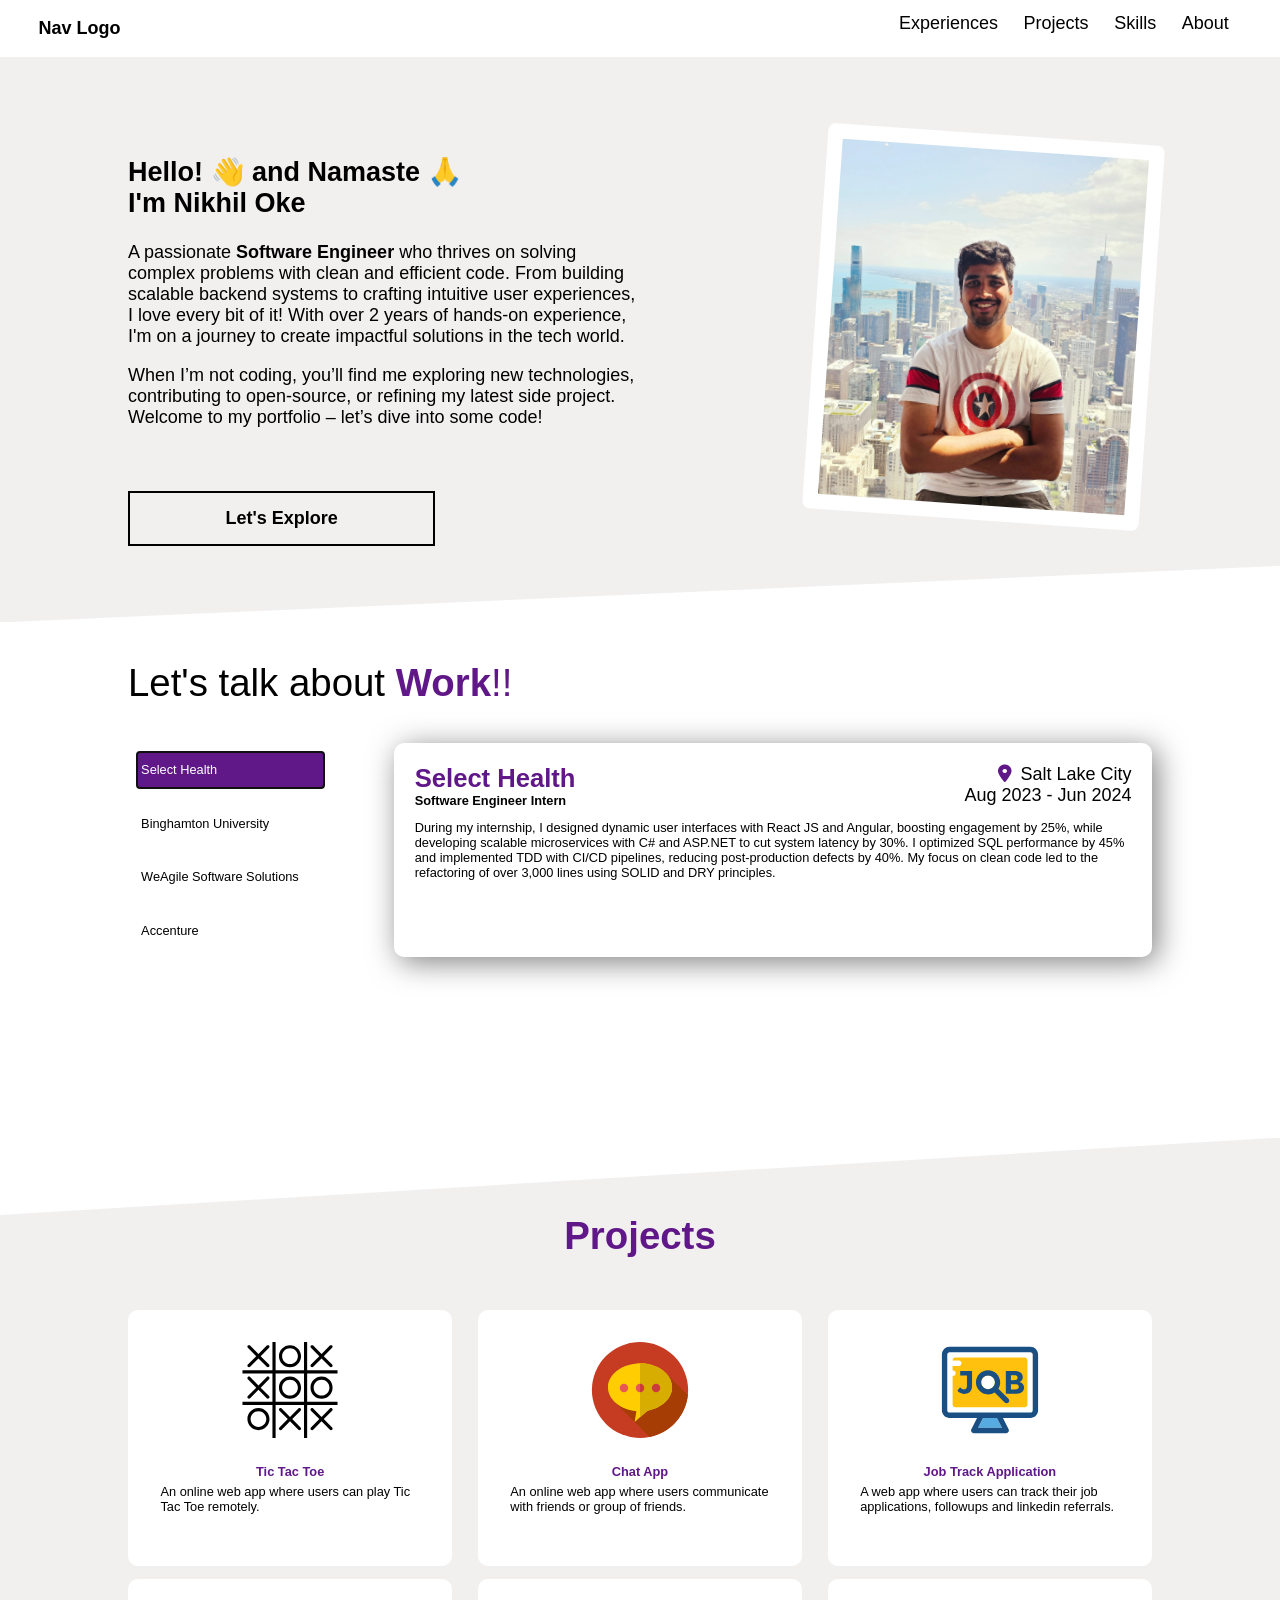
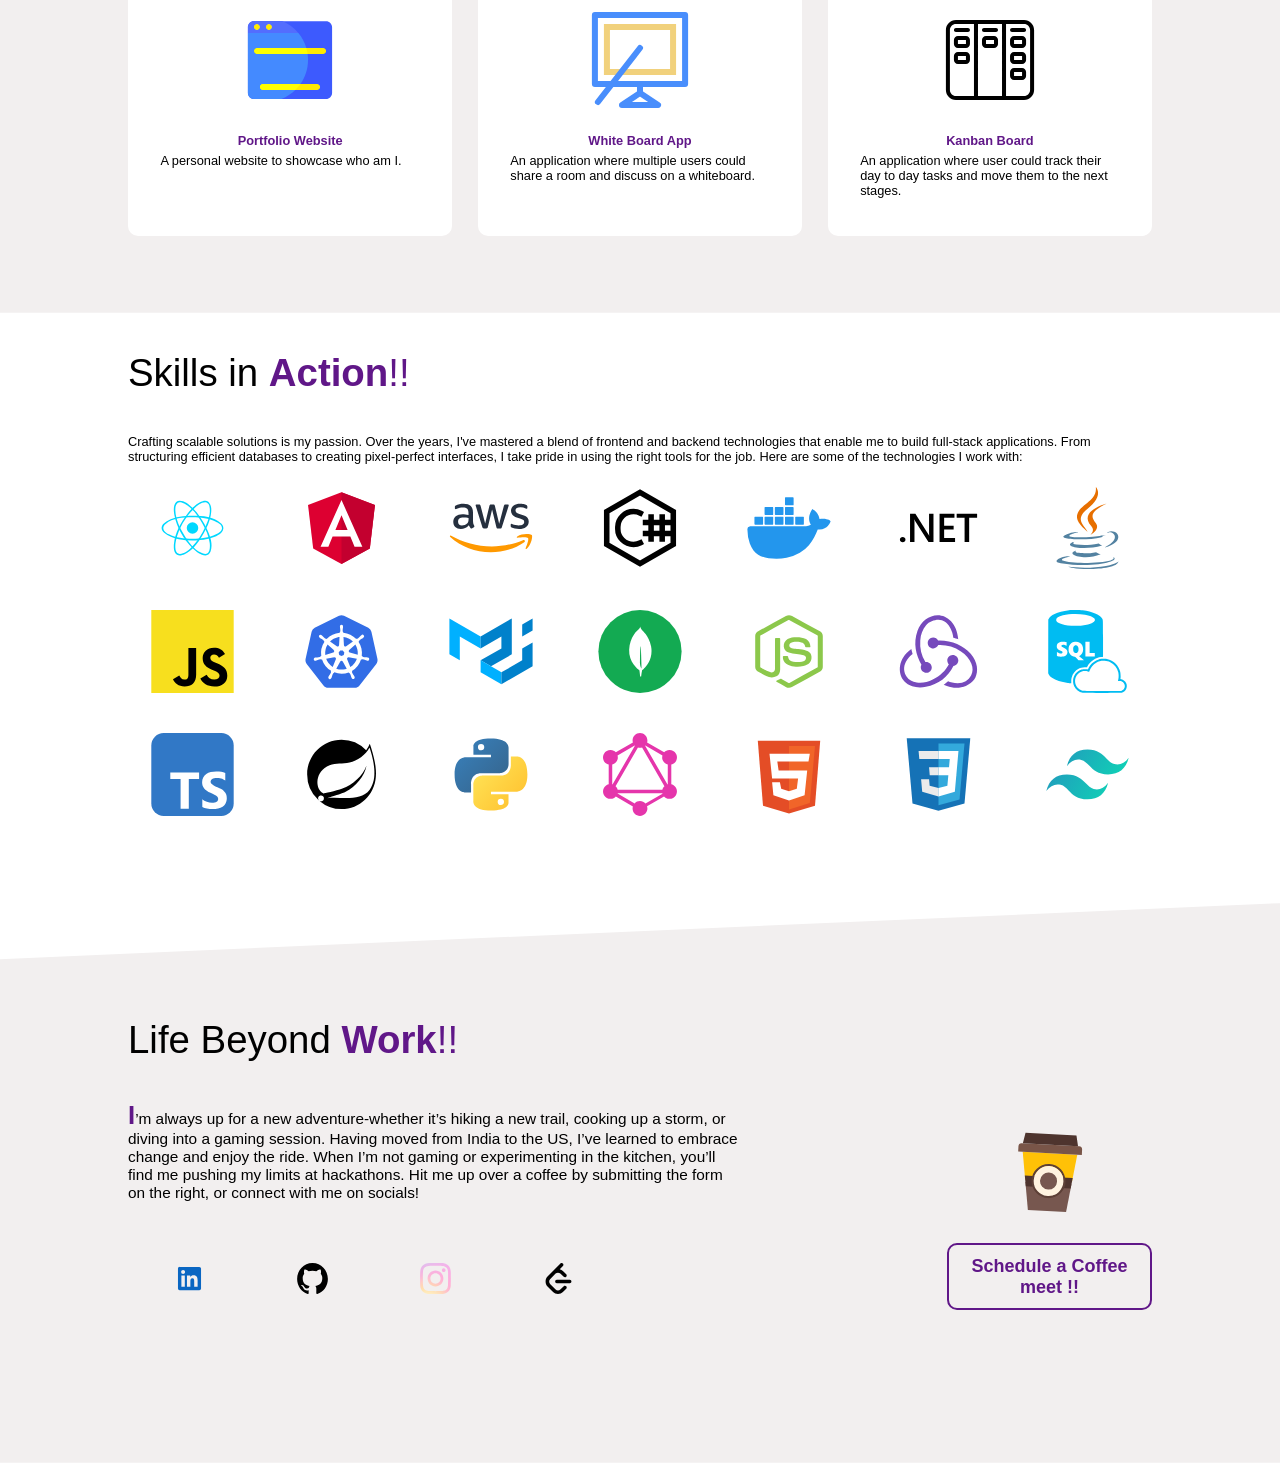
==== index.html @ fd56d3e1 "portfolio-v2" ====
<html>
  <head>
    <title>Nikhil Oke</title>
    <meta charset="UTF-8" />
    <meta name="viewport" content="width=device-width, initial-scale=1.0" />
    <meta
      name="description"
      content="Nikhil Oke, Software Engineer experienced in full stack web development across various tech stacks"
    />
    <link rel="stylesheet" href="portfolio.css" />
    <link
      rel="stylesheet"
      href="https://cdnjs.cloudflare.com/ajax/libs/font-awesome/6.0.0-beta3/css/all.min.css"
    />
  </head>
  <body>
    <div class="navigation-bar">
      <div class="nav-logo">
        <p>Nav Logo</p>
      </div>
      <div class="nav-links">
        <a class="nav-tab" href="#experience">Experiences</a>
        <a class="nav-tab" href="#projects">Projects</a>
        <a class="nav-tab" href="#skills">Skills</a>
        <a class="nav-tab" href="#about">About</a>
      </div>
    </div>
    <section class="landing" id="landing">
      <div class="landing-pane">
        <div class="intro">
          <h1>
            Hello! 👋 and Namaste 🙏 <br />
            I'm Nikhil Oke
          </h1>
          <p>
            A passionate <strong>Software Engineer</strong> who thrives on
            solving complex problems with clean and efficient code. From
            building scalable backend systems to crafting intuitive user
            experiences, I love every bit of it! With over 2 years of hands-on
            experience, I'm on a journey to create impactful solutions in the
            tech world.
          </p>
          <p>
            When I’m not coding, you’ll find me exploring new technologies,
            contributing to open-source, or refining my latest side project.
            Welcome to my portfolio – let’s dive into some code!
          </p>

          <button class="explore">Let's Explore</button>
        </div>
        <img class="img" src="./assets/portfolio_img.jpg" />
      </div>
    </section>
    <section class="experience" id="experience">
      <p class="sec-heading">
        Let's talk about
        <span class="head-color"> <strong>Work</strong>!!</span>
      </p>
      <div class="experience-flex">
        <div class="exp-tabs" id="exp-tabs">
          <button class="exp-tab" onClick="showCompany(0)" id="sel-button">
            Select Health
          </button>
          <button class="exp-tab" onClick="showCompany(1)" id="bing-button">
            Binghamton University
          </button>
          <button class="exp-tab" onClick="showCompany(2)" id="weag-button">
            WeAgile Software Solutions
          </button>
          <button class="exp-tab" onClick="showCompany(3)" id="acc-button">
            Accenture
          </button>
        </div>
        <div class="show-exp .active" id="show-exp">
          <div class="exp">
            <div>
              <div class="comp-name" id="compName"></div>
              <div class="position" id="pos"></div>
            </div>
            <div class="info">
              <div>
                <i
                  class="fas fa-map-marker-alt"
                  style="color: var(--hover-color); margin-right: 2%"
                ></i>
                <span class="location" id="location"></span>
              </div>
              <div class="duration" id="date"></div>
            </div>
          </div>
          <p class="desc" id="desc"></p>
        </div>
      </div>
    </section>
    <section class="projects" id="projects">
      <div
        class="sec-heading"
        style="color: var(--hover-color); text-align: center"
      >
        <strong>Projects</strong>
      </div>
      <div class="grid-container" id="grid-container">
        <div class="grid-item">
          <img src="./assets/tic-tac-toe.svg" class="prj-img" />
          <div class="prj-info">
            <div class="prj-title">Tic Tac Toe</div>
            <div class="prj-desc">
              An online web app where users can play Tic Tac Toe remotely.
            </div>
          </div>
        </div>
        <div class="grid-item">
          <img src="./assets/chat.svg" class="prj-img" />
          <div class="prj-info">
            <div class="prj-title">Chat App</div>
            <div class="prj-desc">
              An online web app where users communicate with friends or group of
              friends.
            </div>
          </div>
        </div>
        <div class="grid-item">
          <img src="./assets/job-search-svgrepo-com.svg" class="prj-img" />
          <div class="prj-info">
            <div class="prj-title">Job Track Application</div>
            <div class="prj-desc">
              A web app where users can track their job applications, followups
              and linkedin referrals.
            </div>
          </div>
        </div>
        <div class="grid-item">
          <img src="./assets/web-page-svgrepo-com.svg" class="prj-img" />
          <div class="prj-info">
            <div class="prj-title">Portfolio Website</div>
            <div class="prj-desc">A personal website to showcase who am I.</div>
          </div>
        </div>
        <div class="grid-item">
          <img src="./assets/whiteboard-svgrepo-com.svg" class="prj-img" />
          <div class="prj-info">
            <div class="prj-title">White Board App</div>
            <div class="prj-desc">
              An application where multiple users could share a room and discuss
              on a whiteboard.
            </div>
          </div>
        </div>
        <div class="grid-item">
          <img src="./assets/kanban-board-svgrepo-com.svg" class="prj-img" />
          <div class="prj-info">
            <div class="prj-title">Kanban Board</div>
            <div class="prj-desc">
              An application where user could track their day to day tasks and
              move them to the next stages.
            </div>
          </div>
        </div>
      </div>
    </section>
    <section class="skills" id="skills">
      <p class="sec-heading">
        Skills in
        <span class="head-color"> <strong>Action</strong>!!</span>
      </p>
      <p class="skills-description">
        Crafting scalable solutions is my passion. Over the years, I've mastered
        a blend of frontend and backend technologies that enable me to build
        full-stack applications. From structuring efficient databases to
        creating pixel-perfect interfaces, I take pride in using the right tools
        for the job. Here are some of the technologies I work with:
      </p>
      <div class="skills-grid">
        <img
          src="./assets//skills/react-javascript-js-framework-facebook-svgrepo-com.svg"
          height="80%"
          width="80%"
        />
        <img
          src="./assets//skills/angular-svgrepo-com.svg"
          height="80%"
          width="80%"
        />
        <img
          src="./assets//skills/aws-svgrepo-com.svg"
          height="80%"
          width="80%"
        />
        <img
          src="./assets//skills/c-sharp-svgrepo-com.svg"
          height="80%"
          width="80%"
        />
        <img
          src="./assets//skills/docker-svgrepo-com.svg"
          height="80%"
          width="80%"
        />
        <img
          src="./assets//skills/dotnet-svgrepo-com.svg"
          height="80%"
          width="80%"
        />
        <img
          src="./assets//skills/java-svgrepo-com.svg"
          height="80%"
          width="80%"
        />
        <img
          src="./assets//skills/javascript-svgrepo-com.svg"
          height="80%"
          width="80%"
        />
        <img
          src="./assets//skills/kubernetes-svgrepo-com.svg"
          height="80%"
          width="80%"
        />
        <img
          src="./assets//skills/material-ui-svgrepo-com.svg"
          height="80%"
          width="80%"
        />
        <img
          src="./assets//skills/mongodb-svgrepo-com.svg"
          height="80%"
          width="80%"
        />
        <img
          src="./assets//skills/node-js-svgrepo-com.svg"
          height="80%"
          width="80%"
        />
        <img
          src="./assets//skills/redux-svgrepo-com.svg"
          height="80%"
          width="80%"
        />
        <img
          src="./assets//skills/sql-database-sql-azure-svgrepo-com.svg"
          height="80%"
          width="80%"
        />
        <img
          src="./assets//skills/typescript-svgrepo-com.svg"
          height="80%"
          width="80%"
        />
        <img
          src="./assets//skills/spring-boot-svgrepo-com.svg"
          height="80%"
          width="80%"
        />
        <img
          src="./assets//skills/python-svgrepo-com.svg"
          height="80%"
          width="80%"
        />
        <img
          src="./assets//skills/graphql-svgrepo-com.svg"
          height="80%"
          width="80%"
        />
        <img
          src="./assets//skills/html-5-svgrepo-com.svg"
          height="80%"
          width="80%"
        />
        <img
          src="./assets//skills/css-svgrepo-com.svg"
          height="80%"
          width="80%"
        />
        <img
          src="./assets//skills/tailwindcss-icon-svgrepo-com.svg"
          height="80%"
          width="80%"
        />
      </div>
    </section>
    <section class="life" id="about">
      <div>
        <p class="sec-heading">
          Life Beyond
          <span class="head-color"> <strong>Work</strong>!!</span>
        </p>
      </div>
      <div class="about-sec">
        <div class="about">
          <div class="about-desc">
            <span style="font-size: 2vw; color: var(--hover-color)"
              ><strong>I</strong></span
            >’m always up for a new adventure-whether it’s hiking a new trail,
            cooking up a storm, or diving into a gaming session. Having moved
            from India to the US, I’ve learned to embrace change and enjoy the
            ride. When I’m not gaming or experimenting in the kitchen, you’ll
            find me pushing my limits at hackathons. Hit me up over a coffee by
            submitting the form on the right, or connect with me on socials!
          </div>
          <div class="socials">
            <img
              src="./assets/socials/linkedin-svgrepo-com.svg"
              height="50%"
              width="50%"
              onClick="openTab('https://www.linkedin.com/in/nikhil-oke/')"
            />
            <img
              src="/assets/socials/github-142-svgrepo-com.svg"
              height="50%"
              width="50%"
              onclick="openTab('https://github.com/NikhilRajivOke')"
            />
            <img
              src="/assets/socials/instagram-color-svgrepo-com.svg"
              height="50%"
              width="50%"
              onClick="openTab('https://www.instagram.com/_monuu_1997/')"
            />
            <img
              src="/assets/socials/leetcode-svgrepo-com.svg"
              height="50%"
              width="50%"
              onclick="openTab('https://leetcode.com/u/NikhilOke/')"
            />
          </div>
        </div>
        <div class="coffee-form">
          <img
            src="./assets/coffee-to-go-svgrepo-com.svg"
            height="50%"
            width="50%"
          />
          <button
            class="book-coffee"
            onClick="openTab('https://calendly.com/nikhiloke97/meeting-with-nikhil')"
          >
            Schedule a Coffee meet !!
          </button>
        </div>
      </div>
    </section>
    <script src="portfolio.js"></script>
    <script>
      window.onload = function () {
        document.getElementById("sel-button").click();
        document.getElementById("sel-button").focus();
      };

      document.addEventListener("DOMContentLoaded", function () {
        const observer = new IntersectionObserver((entries) => {
          entries.forEach((entry) => {
            if (entry.isIntersecting) {
              entry.target.classList.add("active");
            }
          });
        });
        const experienceTabs = document.getElementById("exp-tabs");
        observer.observe(experienceTabs);
        observer.observe(document.getElementById("show-exp"));
        observer.observe(document.getElementById("grid-container"));
      });
    </script>
  </body>
</html>
---- portfolio.css ----
:root {
  --background-color: white;
  --background-color-alt: rgb(242, 239, 239);
  --hover-color: rgb(96, 23, 136);
  --text-color: black;
}

html {
  scroll-behavior: smooth;
}

@keyframes fadeIn {
  0% {
    opacity: 0;
  }
  100% {
    opacity: 100%;
  }
}

@keyframes slideInFromLeft {
  0% {
    transform: translateX(-100%);
    opacity: 0;
  }
  100% {
    transform: translateX(0);
    opacity: 1;
  }
}

@keyframes slideInFromRight {
  0% {
    transform: translateX(+100%);
    opacity: 0;
  }
  100% {
    transform: translateX(0);
    opacity: 1;
  }
}

body {
  background-color: var(--background-color);
  color: var(--text-color);
  font-size: large;
  font-family: "Segoe UI", Tahoma, Geneva, Verdana, sans-serif;
  margin: 0px;
}

section {
  min-height: 400px;
  padding: 6% 10%;
  .sec-heading {
    font-size: 3vw;
    .head-color {
      color: var(--hover-color);
    }
  }
}
section:nth-child(odd) {
  background-color: var(--background-color);
  padding-top: 0%;
}
section:nth-child(2n) {
  background-color: var(--background-color-alt);
  clip-path: polygon(0 0, 100% 0, 100% 90%, 0% 100%);
}
section:nth-child(2n + 4) {
  background-color: var(--background-color-alt);
  clip-path: polygon(0 10%, 100% 0, 100% 100%, 0% 100%);
}

.navigation-bar {
  display: flex;
  flex-direction: row;
  justify-content: space-between;
  color: var(--text-color);
  .nav-logo {
    font-weight: 800;
    margin-left: 3vw;
    margin-right: 2vw;
  }
  .nav-links {
    display: flex;
    cursor: pointer;
    margin-right: 3vw;
    .nav-tab {
      margin: 1vw;
      text-decoration: none;
      color: black;
    }
    .nav-tab:hover {
      color: var(--hover-color);
    }
  }
}

.landing-pane {
  font-size: 2vh;
  display: flex;
  justify-content: space-between;
  .intro {
    width: 50%;
    transform: translateX(-100%);
    opacity: 0;
    animation: slideInFromLeft 1s ease-in forwards;
    .explore {
      margin-top: 5vh;
      display: inline-block;
      background-color: transparent;
      padding: 15px 60px;
      border: 2px solid black;
      width: 60%;
      font-size: 2vh;
      font-weight: bolder;
    }
    .explore:hover {
      color: var(--hover-color);
      border-color: var(--hover-color);
    }
  }
  .img {
    border: 15px solid white;
    border-radius: 2%;
    width: 30%;
    /*box-shadow: 10px 10px 30px rgba(0, 0, 0, 0.5);*/
    height: 20%;
    transform: rotate(4deg);
    opacity: 0;
    animation: fadeIn 2s ease-in forwards;
  }
}

.experience-flex {
  display: flex;
  flex-direction: row;
  justify-content: space-between;
  .exp-tabs {
    width: 20%;
    display: flex;
    flex-direction: column;
    transform: translateX(-100%);
    opacity: 0;
    .exp-tab {
      cursor: pointer;
      border: none;
      background-color: transparent;
      margin: 1vh;
      text-align: left;
      font-size: 1vw;
      transition: background-color 0.8s ease;
      padding: 5% 2%;
    }
    .exp-tab:focus {
      background-color: var(--hover-color);
      color: white;
    }
  }
  .exp-tabs.active {
    animation: slideInFromLeft 1s ease-in forwards;
  }
  .show-exp {
    width: 70%;
    box-shadow: 5px 5px 30px rgba(0, 0, 0, 0.5);
    border-radius: 10px;
    padding: 2%;
    transform: translateX(+100%);
    opacity: 0;
    .exp {
      display: flex;
      flex-direction: row;
      justify-content: space-between;
      .comp-name {
        color: var(--hover-color);
        font-weight: bolder;
        font-size: 2vw;
      }
      .position {
        font-size: 1vw;
        font-weight: bold;
      }
    }
    .info {
      text-align: right;
    }
    .desc {
      font-size: 1vw;
    }
  }
  .show-exp.active {
    animation: slideInFromRight 1.5s ease-in-out forwards;
  }
}

.projects {
  .projects-heading {
    text-align: center;
    color: var(--hover-color);
  }

  .grid-container {
    opacity: 0;
    animation: fadeIn 2s ease-in forwards;
    margin-top: 5%;
    display: grid;
    column-gap: 2vw;
    row-gap: 1vw;
    grid-template-columns: auto auto auto;

    .grid-item {
      background-color: var(--background-color);
      padding: 10%;
      height: 15vw;
      border-radius: 10px;
      display: flex;
      flex-direction: column;
      cursor: pointer;
      .prj-img {
        height: 50%;
      }
      .prj-info {
        padding-top: 2vw;
        .prj-title {
          color: var(--hover-color);
          font-size: 1vw;
          text-align: center;
          font-weight: bold;
        }
        .prj-desc {
          font-size: 1vw;
          padding-top: 2%;
        }
      }
    }
    .grid-item:hover {
      box-shadow: 10px 10px 30px rgba(0, 0, 0, 0.5);
    }
  }
}

.skills {
  .skills-description {
    font-size: 1vw;
  }
  .skills-grid {
    display: grid;
    grid-template-columns: repeat(7, 1fr);
    gap: 20px;
    justify-items: center;
    align-items: center;
  }

  .skills-grid img {
    font-size: 50px;
    transition: transform 0.3s ease;
  }

  .skills-grid i:hover {
    transform: scale(1.2);
  }
}

.life {
  .about-sec {
    display: flex;
    flex-direction: row;
    justify-content: space-between;
    .about {
      display: flex;
      flex-direction: column;
      width: 60%;
      .about-desc {
        margin-bottom: 10%;
        font-size: 1.2vw;
      }
      .socials {
        display: flex;
        flex-direction: row;
        justify-content: left;

        img {
          width: 20%;
          height: 25%;
          cursor: pointer;
        }
      }
    }
    .coffee-form {
      display: flex;
      flex-direction: column;
      width: 20%;
      img {
        transform: rotate(3deg);
        align-self: center;
      }
      .book-coffee {
        background-color: transparent;
        width: 100%;
        font-size: 2vh;
        font-weight: bolder;
        padding: 5%;
        border: 2px solid var(--hover-color);
        color: var(--hover-color);
        border-radius: 10px;
      }
      .book-coffee:hover {
        color: white;
        background-color: var(--hover-color);
      }
    }
  }
}
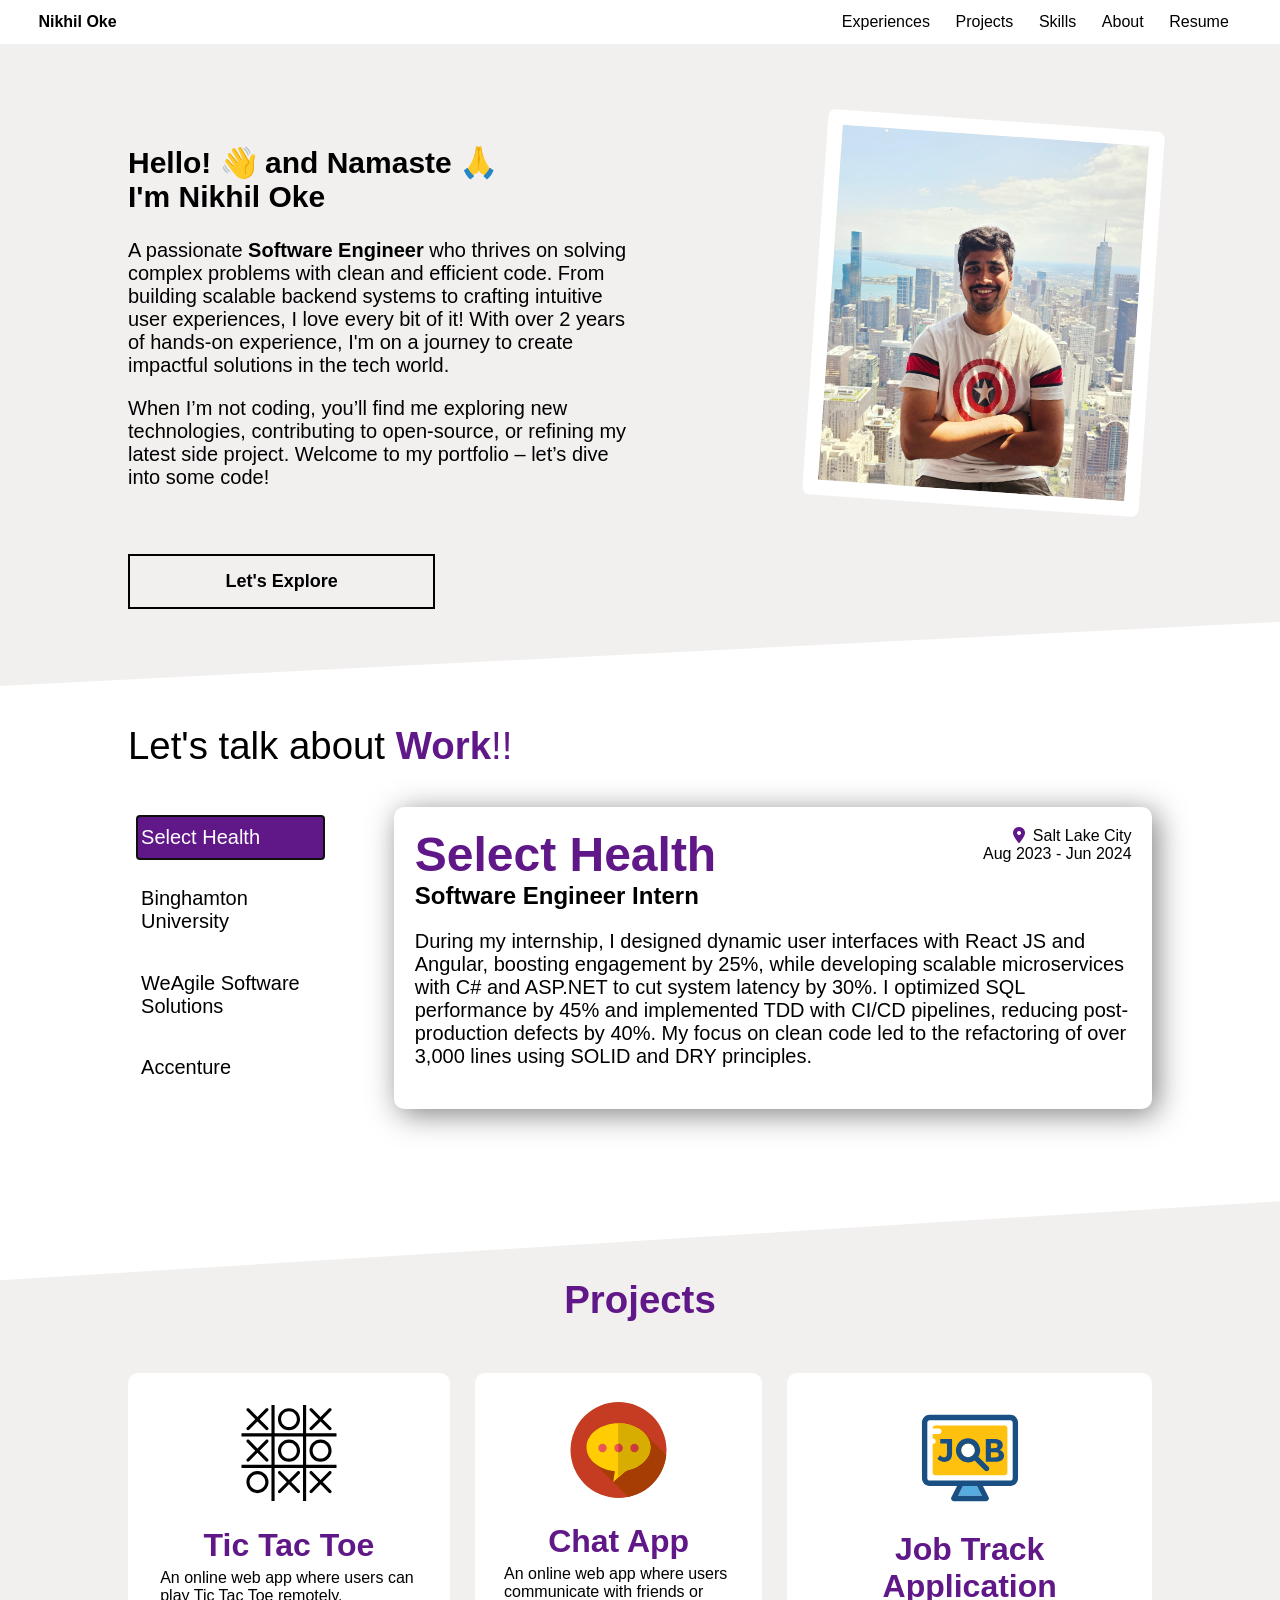
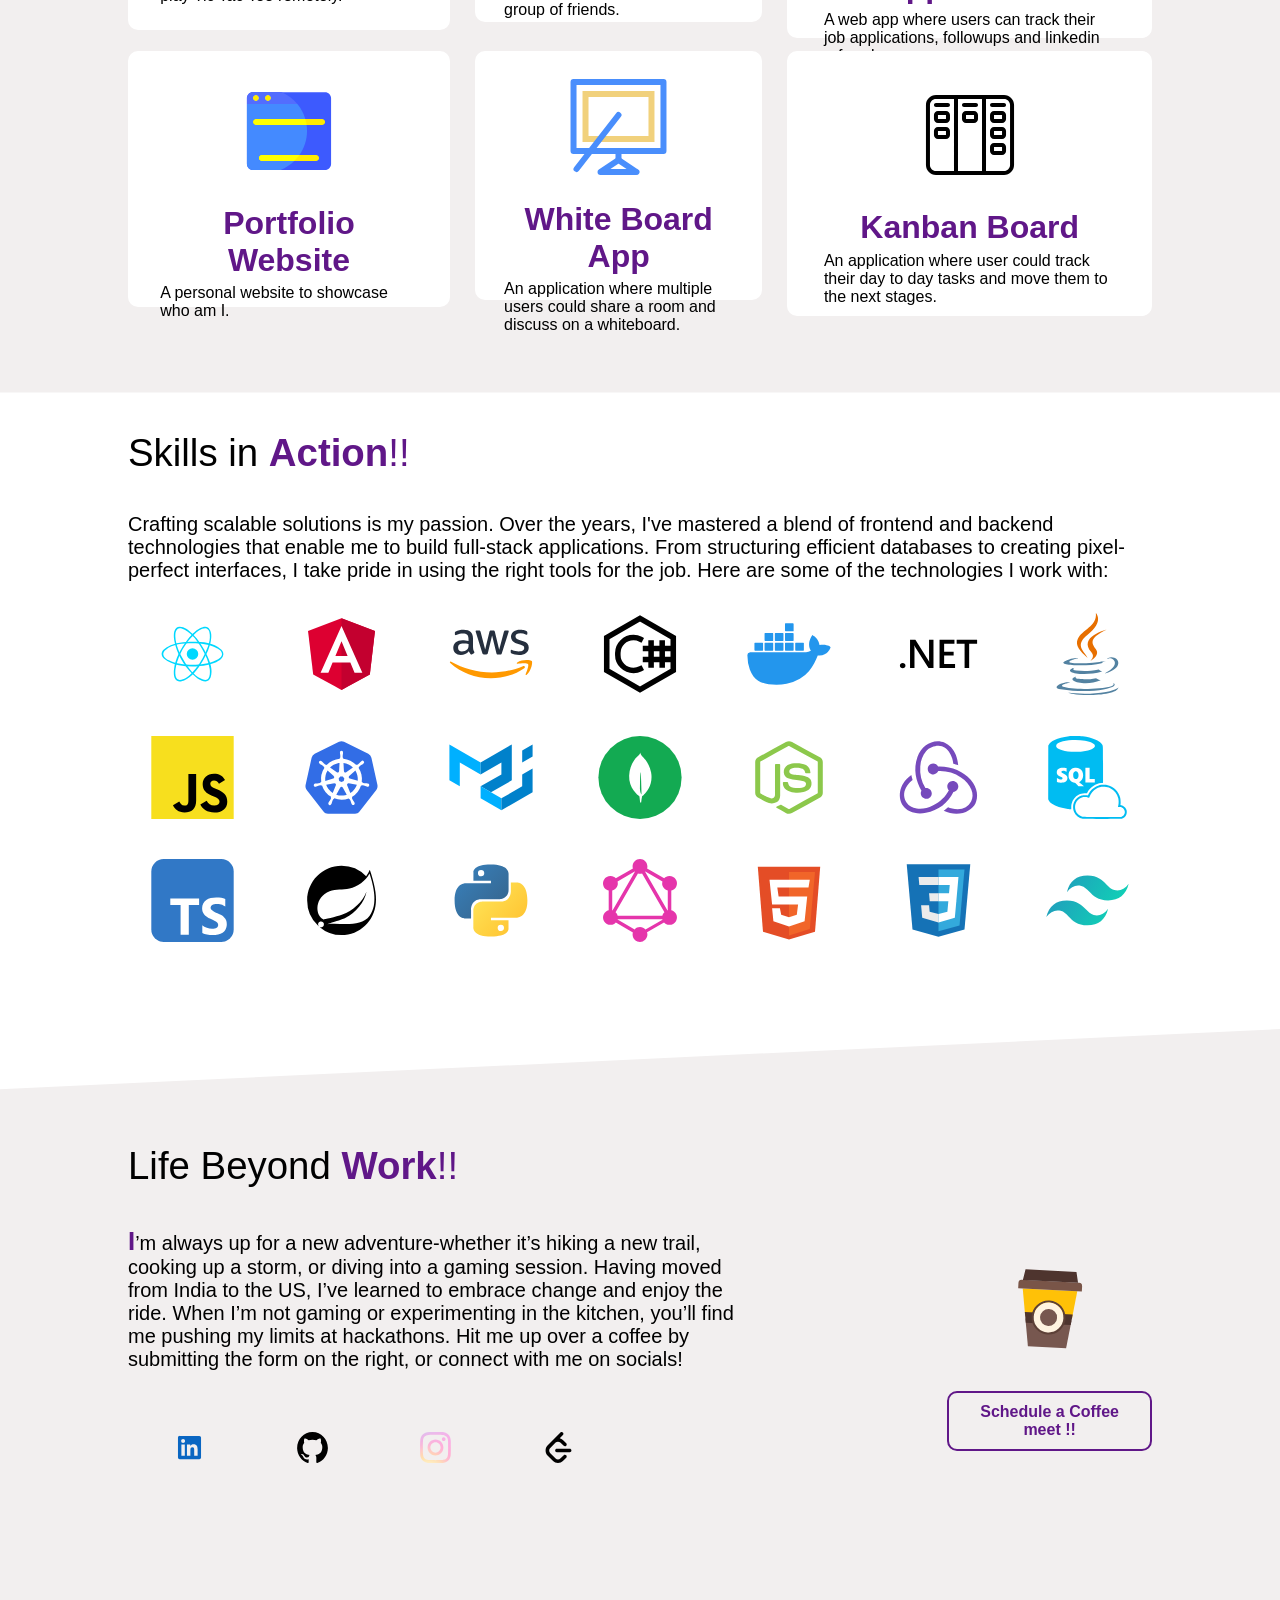
==== commit 48c227e6: "added resume and resolved autoscroll  issue" ====
--- a/index.html
+++ b/index.html
@@ -15,14 +15,18 @@
   </head>
   <body>
     <div class="navigation-bar">
-      <div class="nav-logo">
-        <p>Nav Logo</p>
-      </div>
+      <a class="nav-logo" href="#landing">Nikhil Oke</a>
       <div class="nav-links">
         <a class="nav-tab" href="#experience">Experiences</a>
         <a class="nav-tab" href="#projects">Projects</a>
         <a class="nav-tab" href="#skills">Skills</a>
         <a class="nav-tab" href="#about">About</a>
+        <a
+          class="nav-tab"
+          href="./assets/Nikhil_Oke_Resume.pdf"
+          download="Nikhil_Oke_Resume.pdf"
+          >Resume</a
+        >
       </div>
     </div>
     <section class="landing" id="landing">
@@ -344,6 +348,7 @@
       window.onload = function () {
         document.getElementById("sel-button").click();
         document.getElementById("sel-button").focus();
+        window.scrollTo(0, 0);
       };
 
       document.addEventListener("DOMContentLoaded", function () {
--- a/portfolio.css
+++ b/portfolio.css
@@ -43,7 +43,7 @@
 body {
   background-color: var(--background-color);
   color: var(--text-color);
-  font-size: large;
+  font-size: 1rem;
   font-family: "Segoe UI", Tahoma, Geneva, Verdana, sans-serif;
   margin: 0px;
 }
@@ -75,15 +75,20 @@
   display: flex;
   flex-direction: row;
   justify-content: space-between;
+  flex-wrap: wrap;
   color: var(--text-color);
   .nav-logo {
     font-weight: 800;
     margin-left: 3vw;
     margin-right: 2vw;
+    text-decoration: none;
+    margin-top: 1vw;
+    color:black;
   }
   .nav-links {
     display: flex;
     cursor: pointer;
+    flex-wrap: wrap;
     margin-right: 3vw;
     .nav-tab {
       margin: 1vw;
@@ -97,9 +102,10 @@
 }
 
 .landing-pane {
-  font-size: 2vh;
+  font-size: 1.25rem;
   display: flex;
   justify-content: space-between;
+  flex-wrap: wrap;
   .intro {
     width: 50%;
     transform: translateX(-100%);
@@ -148,7 +154,7 @@
       background-color: transparent;
       margin: 1vh;
       text-align: left;
-      font-size: 1vw;
+      font-size: 1.25rem;
       transition: background-color 0.8s ease;
       padding: 5% 2%;
     }
@@ -174,10 +180,10 @@
       .comp-name {
         color: var(--hover-color);
         font-weight: bolder;
-        font-size: 2vw;
+        font-size: 3rem;
       }
       .position {
-        font-size: 1vw;
+        font-size: 1.5rem;
         font-weight: bold;
       }
     }
@@ -185,7 +191,7 @@
       text-align: right;
     }
     .desc {
-      font-size: 1vw;
+      font-size: 1.25rem;
     }
   }
   .show-exp.active {
@@ -223,12 +229,12 @@
         padding-top: 2vw;
         .prj-title {
           color: var(--hover-color);
-          font-size: 1vw;
+          font-size: 2rem;
           text-align: center;
           font-weight: bold;
         }
         .prj-desc {
-          font-size: 1vw;
+          font-size: 1rem;
           padding-top: 2%;
         }
       }
@@ -241,7 +247,7 @@
 
 .skills {
   .skills-description {
-    font-size: 1vw;
+    font-size: 1.25rem;
   }
   .skills-grid {
     display: grid;
@@ -252,7 +258,6 @@
   }
 
   .skills-grid img {
-    font-size: 50px;
     transition: transform 0.3s ease;
   }
 
@@ -272,7 +277,7 @@
       width: 60%;
       .about-desc {
         margin-bottom: 10%;
-        font-size: 1.2vw;
+        font-size: 1.25rem;
       }
       .socials {
         display: flex;
@@ -297,7 +302,7 @@
       .book-coffee {
         background-color: transparent;
         width: 100%;
-        font-size: 2vh;
+        font-size: 1rem;
         font-weight: bolder;
         padding: 5%;
         border: 2px solid var(--hover-color);
